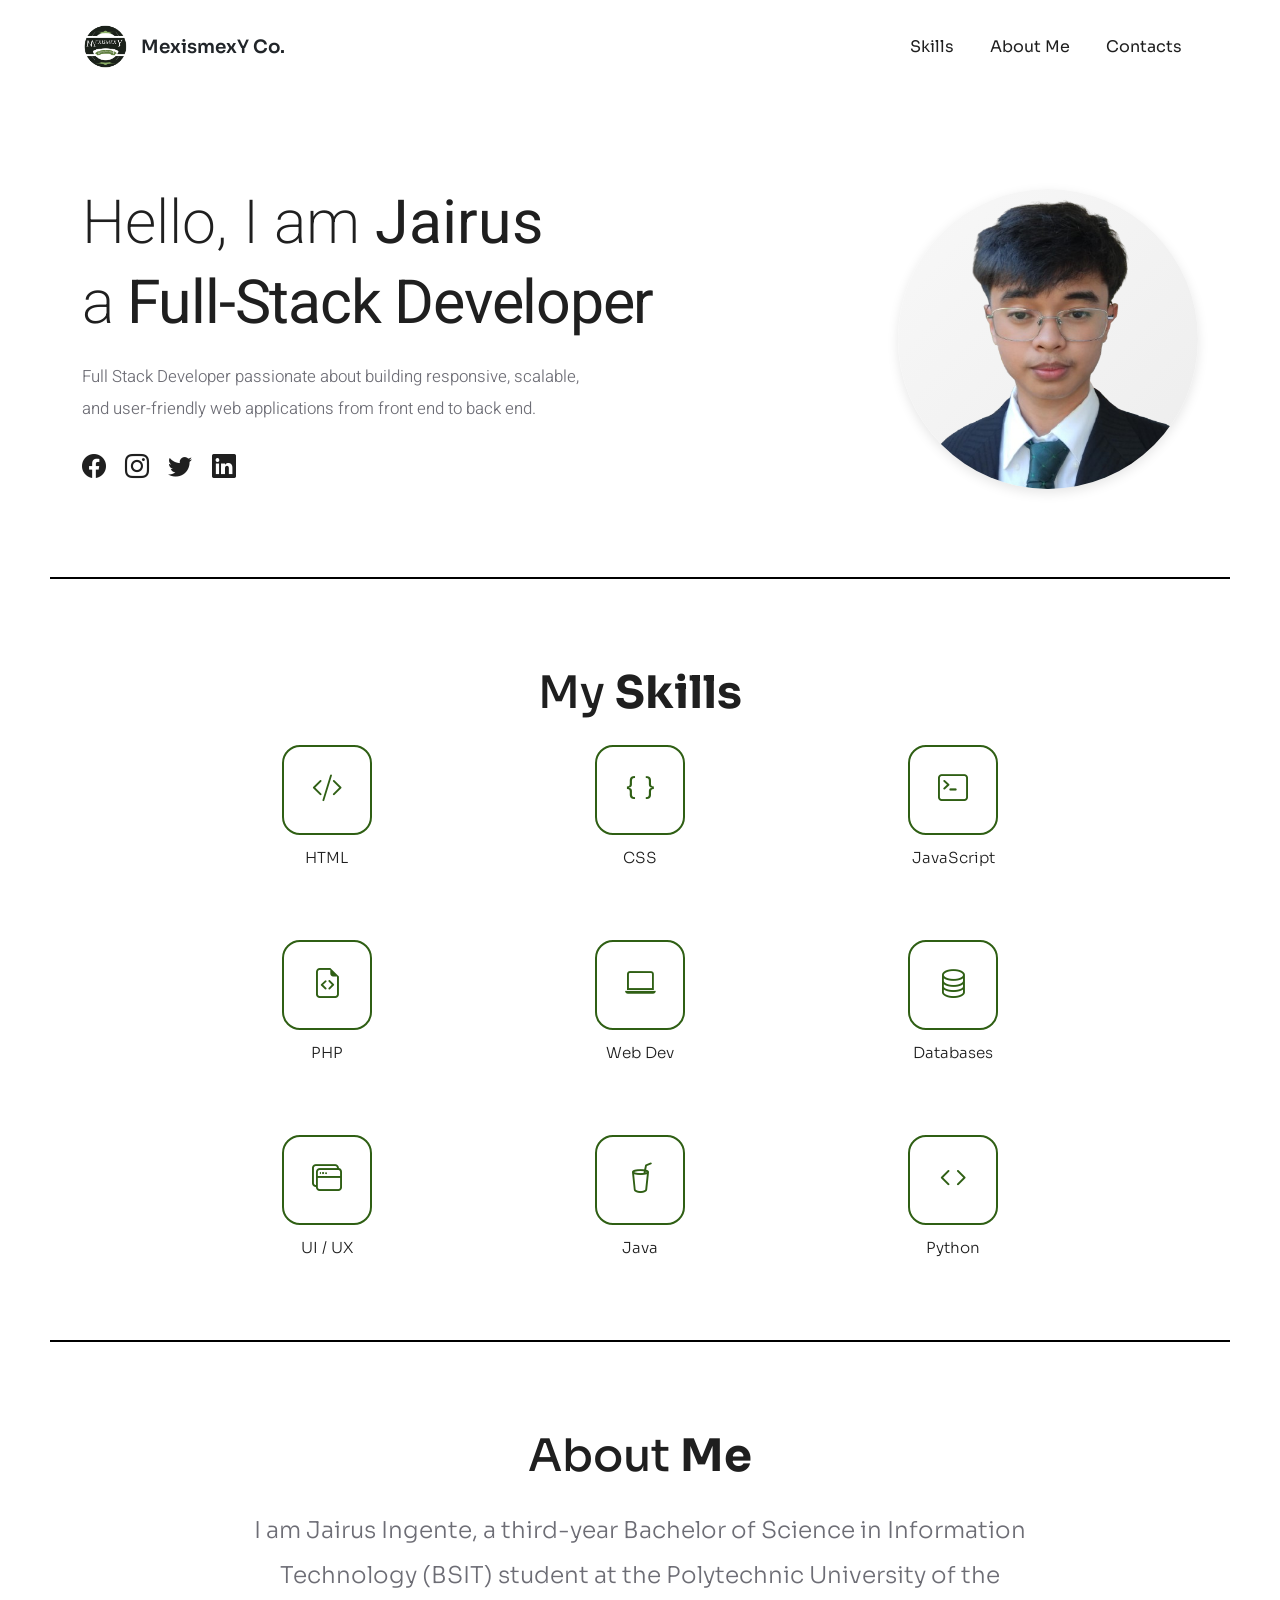
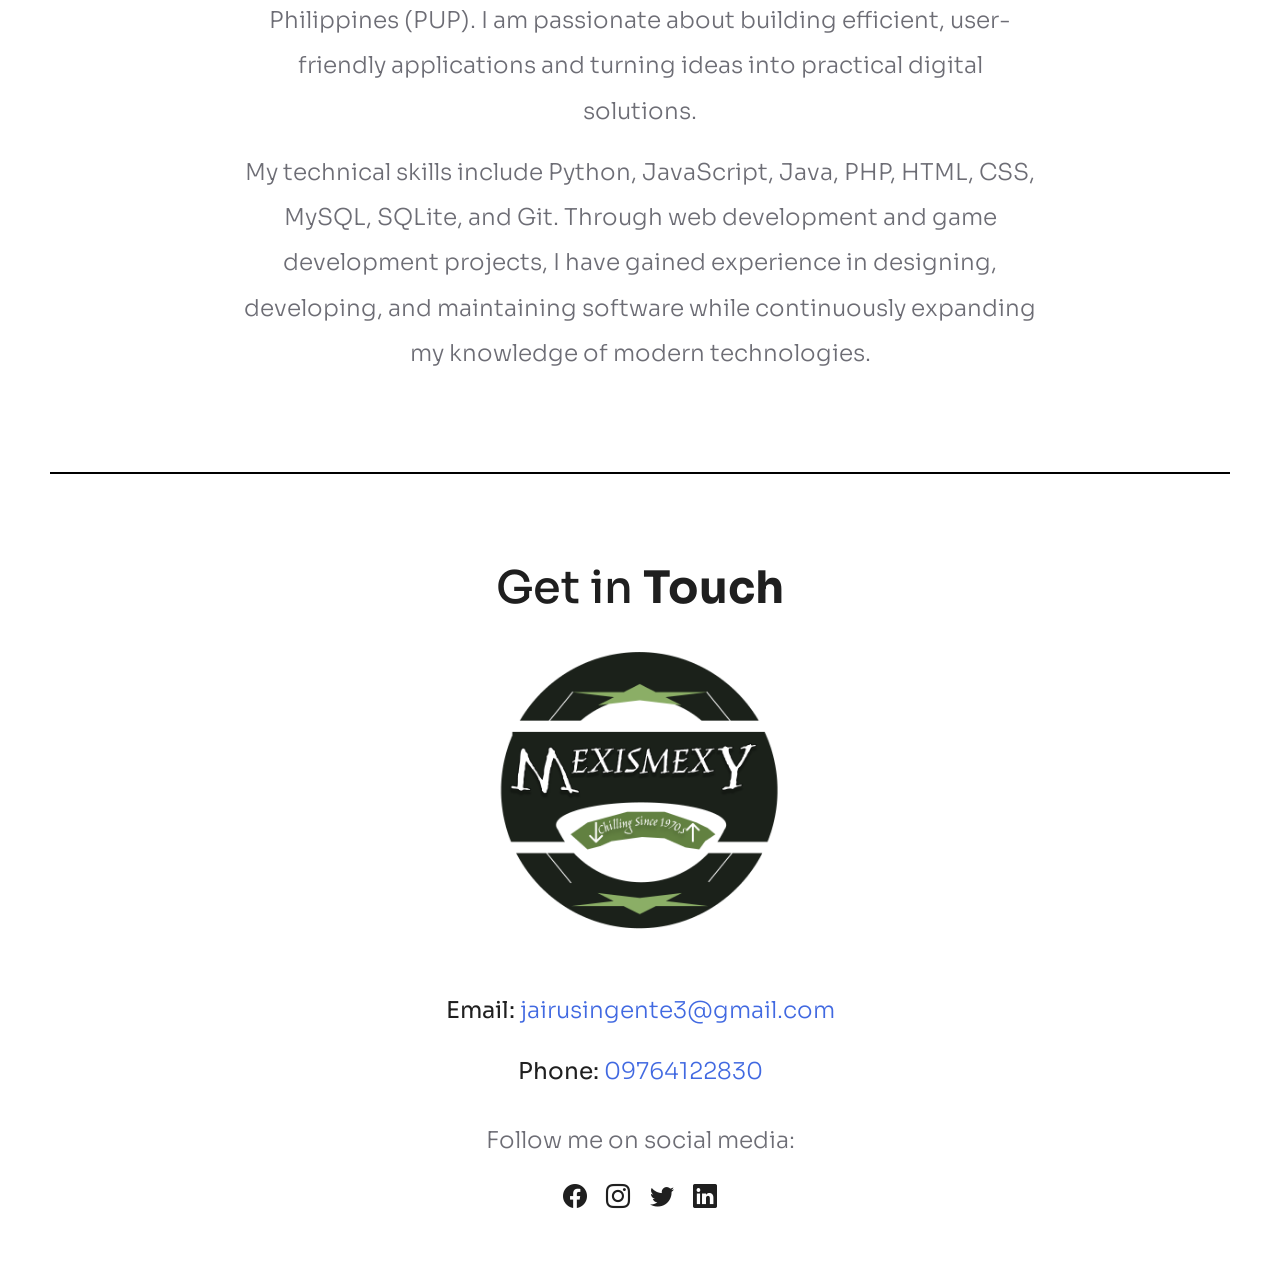
==== index.html @ 98055d0f "Add files via upload" ====
<!DOCTYPE html>
<html lang="en">
  <head>
    <meta charset="UTF-8" />
    <meta name="viewport" content="width=device-width, initial-scale=1.0" />
    <title>Jairus Portfolio</title>
    <link rel="preconnect" href="https://fonts.googleapis.com" />
    <link rel="preconnect" href="https://fonts.gstatic.com" crossorigin />
    <link href="https://fonts.googleapis.com/css2?family=Heebo:wght@300;400;500;600;700;800&family=Sora:wght@200;300;400;500;600;700&display=swap" rel="stylesheet" />
    <link href="https://cdn.jsdelivr.net/npm/bootstrap@5.3.2/dist/css/bootstrap.min.css" rel="stylesheet" integrity="sha384-..." crossorigin="anonymous" />
    <link href="https://cdn.jsdelivr.net/npm/bootstrap-icons@1.11.0/font/bootstrap-icons.css" rel="stylesheet" />
    <link rel="stylesheet" href="style.css" />
  </head>
  <body>
    <header class="py-4">
      <nav class="container d-flex justify-content-between align-items-center">
        <a class="navbar-brand text-dark" href="#">
          <img src="images/logo.png" alt="MexismexY Logo">
          <span>MexismexY Co.</span>
        </a>
        <div class="nav-links">
          <a class="text-decoration-none mx-3" href="#skills">Skills</a>
          <a class="text-decoration-none mx-3" href="#about">About Me</a>
          <a class="text-decoration-none mx-3" href="#contact">Contacts</a>
        </div>
      </nav>
    </header>

    <main>
      <section class="container py-5">
        <div class="row align-items-center gy-5">
          <div class="col-lg-7">
            <p class="hero-intro mb-3"><span class="text-thin">Hello, I am</span> <span class="text-medium">Jairus</span></p>
            <h1 class="hero-title mb-4"><span class="text-thin">a</span> <span class="text-medium">Full-Stack Developer</span></h1>
            <p class="hero-subtitle mb-4">Full Stack Developer passionate about building responsive, scalable, and user-friendly web applications from front end to back end.</p>
            <div class="social-links d-flex align-items-center">
              <a href="#" aria-label="Facebook"><i class="bi bi-facebook"></i></a>
              <a href="#" aria-label="Instagram"><i class="bi bi-instagram"></i></a>
              <a href="#" aria-label="Twitter"><i class="bi bi-twitter"></i></a>
              <a href="#" aria-label="LinkedIn"><i class="bi bi-linkedin"></i></a>
            </div>
          </div>
          <div class="col-lg-5 d-flex justify-content-lg-end justify-content-center">
            <div class="profile-circle">
              <img src="images/profile.png" alt="Jairus Profile" class="profile-image" />
            </div>
          </div>
        </div>
      </section>

      <div class="section-rule"></div>

      <section id="skills" class="container text-center py-5">
        <h2 class="section-title mb-4">My <strong>Skills</strong></h2>
        <div class="row row-cols-2 row-cols-md-4 g-5 justify-content-center skills-list">
          <div class="col d-flex flex-column align-items-center">
            <div class="skill-icon"><i class="bi bi-code-slash"></i></div>
            <div class="skill-label">HTML</div>
          </div>
          <div class="col d-flex flex-column align-items-center">
            <div class="skill-icon"><i class="bi bi-braces"></i></div>
            <div class="skill-label">CSS</div>
          </div>
          <div class="col d-flex flex-column align-items-center">
            <div class="skill-icon"><i class="bi bi-terminal"></i></div>
            <div class="skill-label">JavaScript</div>
          </div>
          <div class="col d-flex flex-column align-items-center">
            <div class="skill-icon"><i class="bi bi-file-earmark-code"></i></div>
            <div class="skill-label">PHP</div>
          </div>
          <div class="col d-flex flex-column align-items-center">
            <div class="skill-icon"><i class="bi bi-laptop"></i></div>
            <div class="skill-label">Web Dev</div>
          </div>
          <div class="col d-flex flex-column align-items-center">
            <div class="skill-icon"><i class="bi bi-database"></i></div>
            <div class="skill-label">Databases</div>
          </div>
          <div class="col d-flex flex-column align-items-center">
            <div class="skill-icon"><i class="bi bi-window-stack"></i></div>
            <div class="skill-label">UI / UX</div>
          </div>
          <div class="col d-flex flex-column align-items-center">
            <div class="skill-icon"><i class="bi bi-cup-straw"></i></div>
            <div class="skill-label">Java</div>
          </div>
          <div class="col d-flex flex-column align-items-center">
            <div class="skill-icon"><i class="bi bi-code"></i></div>
            <div class="skill-label">Python</div>
          </div>
        </div>
      </section>

      <div class="section-divider"></div>

      <section id="about" class="container py-5">
        <h2 class="section-title text-center mb-4">About <strong>Me</strong></h2>
        <p class="about-text mx-auto text-center text-block">I am Jairus Ingente, a third-year Bachelor of Science in Information Technology (BSIT) student at the Polytechnic University of the Philippines (PUP). I am passionate about building efficient, user-friendly applications and turning ideas into practical digital solutions.</p>
        <p class="about-text mx-auto text-center text-block">My technical skills include Python, JavaScript, Java, PHP, HTML, CSS, MySQL, SQLite, and Git. Through web development and game development projects, I have gained experience in designing, developing, and maintaining software while continuously expanding my knowledge of modern technologies.</p>
      </section>

      <div class="section-divider"></div>

      <section id="contact" class="container py-5">
        <h2 class="section-title text-center mb-4">Get in <strong>Touch</strong></h2>
        <div class="text-center mb-4">
          <img src="images/logo.png" alt="MexismexY Logo" class="contact-logo mb-4">
        </div>
        <div class="text-center">
          <p class="about-text mb-3">
            <strong class="contact-label">Email:</strong> <a class="contact-link" href="mailto:jairusingente3@gmail.com">jairusingente3@gmail.com</a>
          </p>
          <p class="about-text mb-4">
            <strong class="contact-label">Phone:</strong> <a class="contact-link" href="tel:09764122830">09764122830</a>
          </p>
          <p class="about-text mb-3">Follow me on social media:</p>
          <div class="social-links d-flex align-items-center justify-content-center">
            <a href="#" aria-label="Facebook"><i class="bi bi-facebook"></i></a>
            <a href="#" aria-label="Instagram"><i class="bi bi-instagram"></i></a>
            <a href="#" aria-label="Twitter"><i class="bi bi-twitter"></i></a>
            <a href="#" aria-label="LinkedIn"><i class="bi bi-linkedin"></i></a>
          </div>
        </div>
      </section>
    </main>

    <script src="https://cdn.jsdelivr.net/npm/bootstrap@5.3.2/dist/js/bootstrap.bundle.min.js" integrity="sha384-..." crossorigin="anonymous"></script>
  </body>
</html>
---- style.css ----
body {
  font-family: 'Sora', sans-serif;
  font-weight: 300;
  background-color: #ffffff;
  color: #1f1f1f;
}

header {
  padding-bottom: 5rem;
  margin-bottom: 2rem;
}

main {
  padding-top: 1rem;
}

.navbar-brand {
  font-weight: 600;
  font-size: 1.15rem;
  display: flex;
  align-items: center;
  gap: 0.75rem;
}

.navbar-brand img {
  height: 45px;
}

.navbar-brand span {
  white-space: nowrap;
}

.nav-links a {
  font-weight: 400;
  font-size: 1rem;
  color: #1f1f1f;
}

.nav-links a:hover {
  text-decoration: none;
  color: #000000;
}

.section-title {
  font-size: 2.8rem;
  font-weight: 500;
}

.section-title strong {
  font-weight: 700;
}

.hero-intro,
.hero-title,
.hero-subtitle {
  font-family: 'Heebo', sans-serif;
  color: #1f1f1f;
}

.hero-intro {
  font-size: 3.8rem;
  line-height: 1.05;
  font-weight: 200;
  margin-bottom: 0;
}

.hero-title {
  font-size: 3.8rem;
  line-height: 1.05;
  font-weight: 200;
  letter-spacing: -0.02em;
  margin-bottom: 0.5rem;
  margin-top: 0;
}

.hero-subtitle {
  max-width: 520px;
  font-size: 1.05rem;
  line-height: 1.9;
  font-weight: 300;
  color: #6d6d75;
  margin-bottom: 1rem;
}

.text-thin {
  font-weight: 200;
}

.text-medium {
  font-weight: 400;
}

.about-text {
  font-size: 1.45rem;
  line-height: 1.95;
  font-weight: 300;
  color: #6d6d75;
}

.text-block {
  max-width: 800px;
}

.contact-link {
  color: #4169e1;
  text-decoration: none;
}

.contact-link:hover {
  text-decoration: underline;
}

.contact-label {
  color: #1f1f1f;
}

.section-rule,
.section-divider {
  height: 2px;
  background-color: #000000;
  margin: 2.5rem auto;
  width: calc(100% - 100px);
  max-width: 1300px;
}

.section-rule {
  margin-top: 2.5rem;
}

.section-divider {
  margin-top: 2rem;
}

.profile-circle {
  width: 300px;
  height: 300px;
  border-radius: 50%;
  display: flex;
  align-items: center;
  justify-content: center;
  background: linear-gradient(135deg, #f8f8f8 0%, #ededed 100%);
  box-shadow: 0 4px 12px rgba(0, 0, 0, 0.1);
  overflow: hidden;
}

.profile-image {
  width: 100%;
  height: 100%;
  object-fit: cover;
}

.skills-list {
  gap: 1.4rem;
}

.skills-list .skill-icon {
  width: 90px;
  height: 90px;
  border: 2px solid #2f5f14;
  border-radius: 18px;
  display: grid;
  place-items: center;
  color: #2f5f14;
  font-size: 1.9rem;
}

.skills-list .skill-label {
  margin-top: 0.75rem;
  font-size: 0.95rem;
  font-weight: 300;
  color: #1f1f1f;
}

.contact-logo {
  height: 300px;
  width: auto;
}

.social-links a {
  color: #1f1f1f;
  font-size: 1.5rem;
  margin-right: 1.2rem;
  font-weight: 500;
}

.social-links a:last-child {
  margin-right: 0;
}
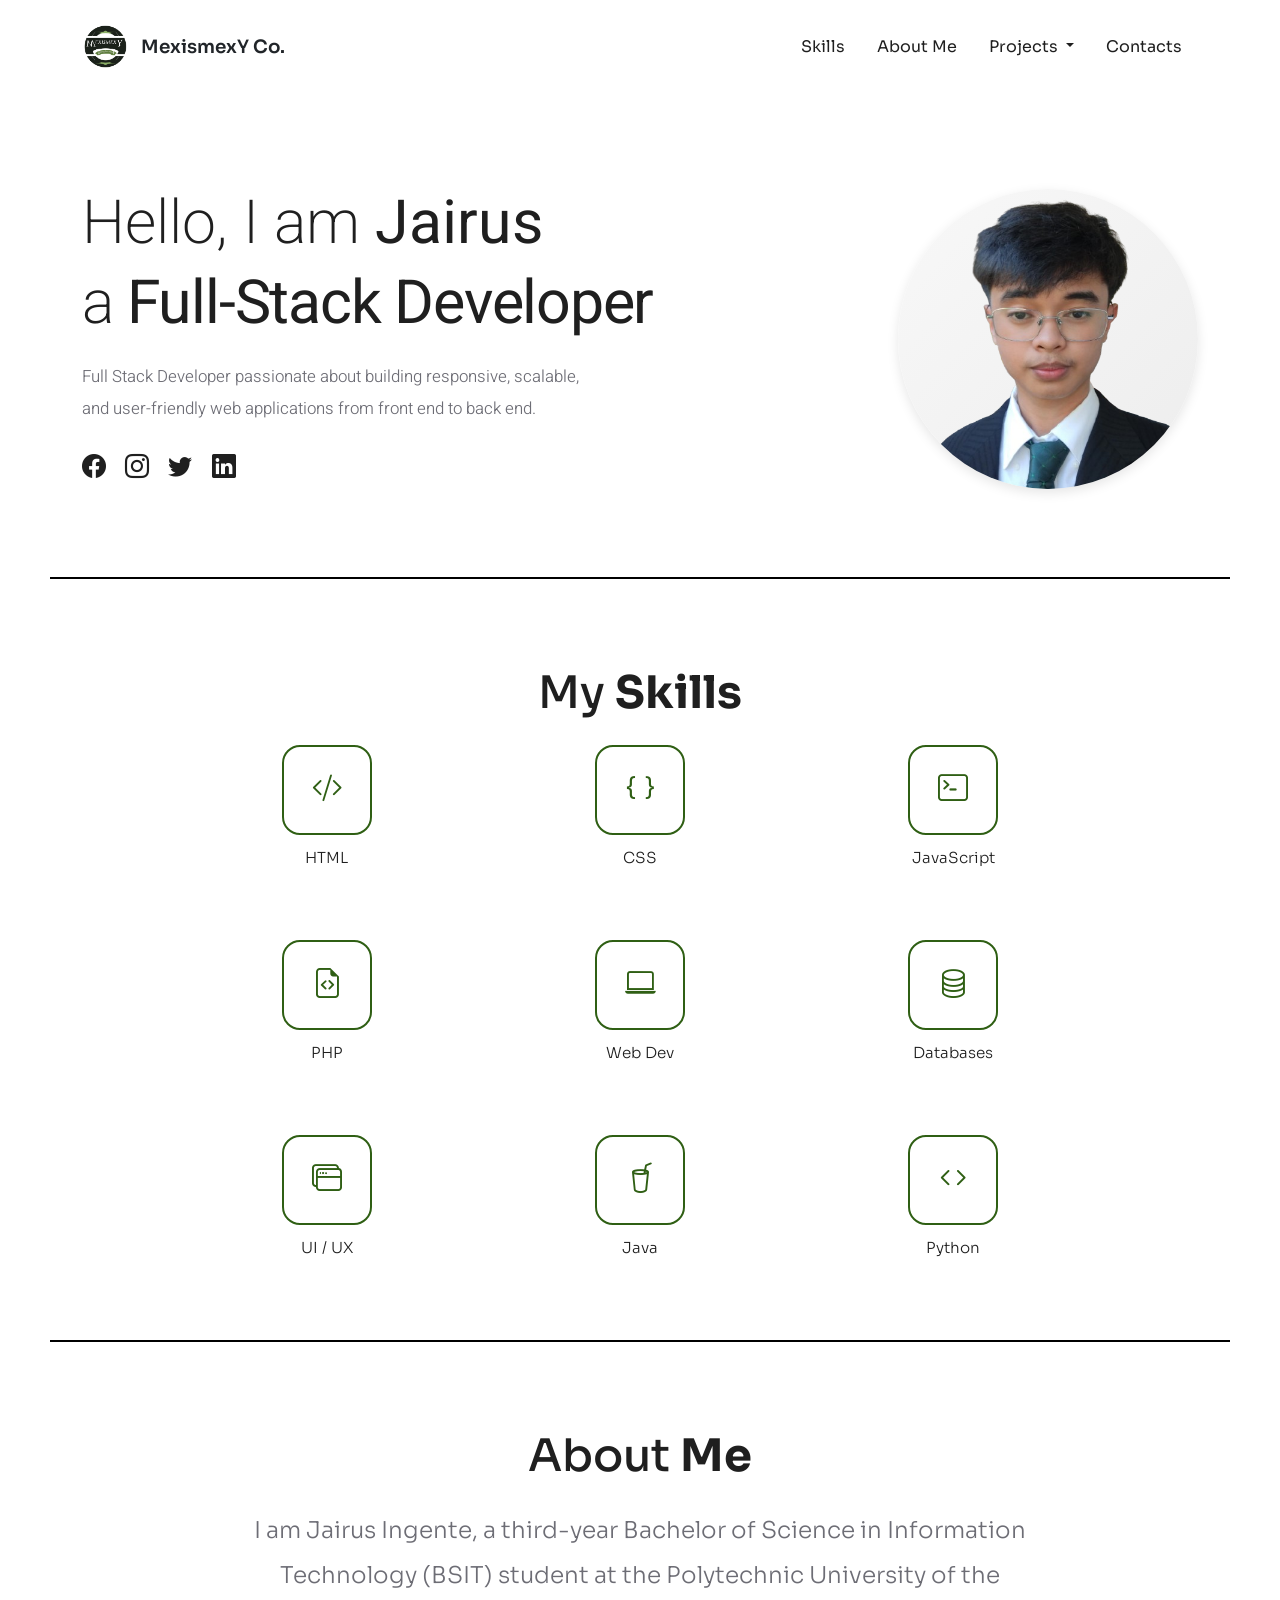
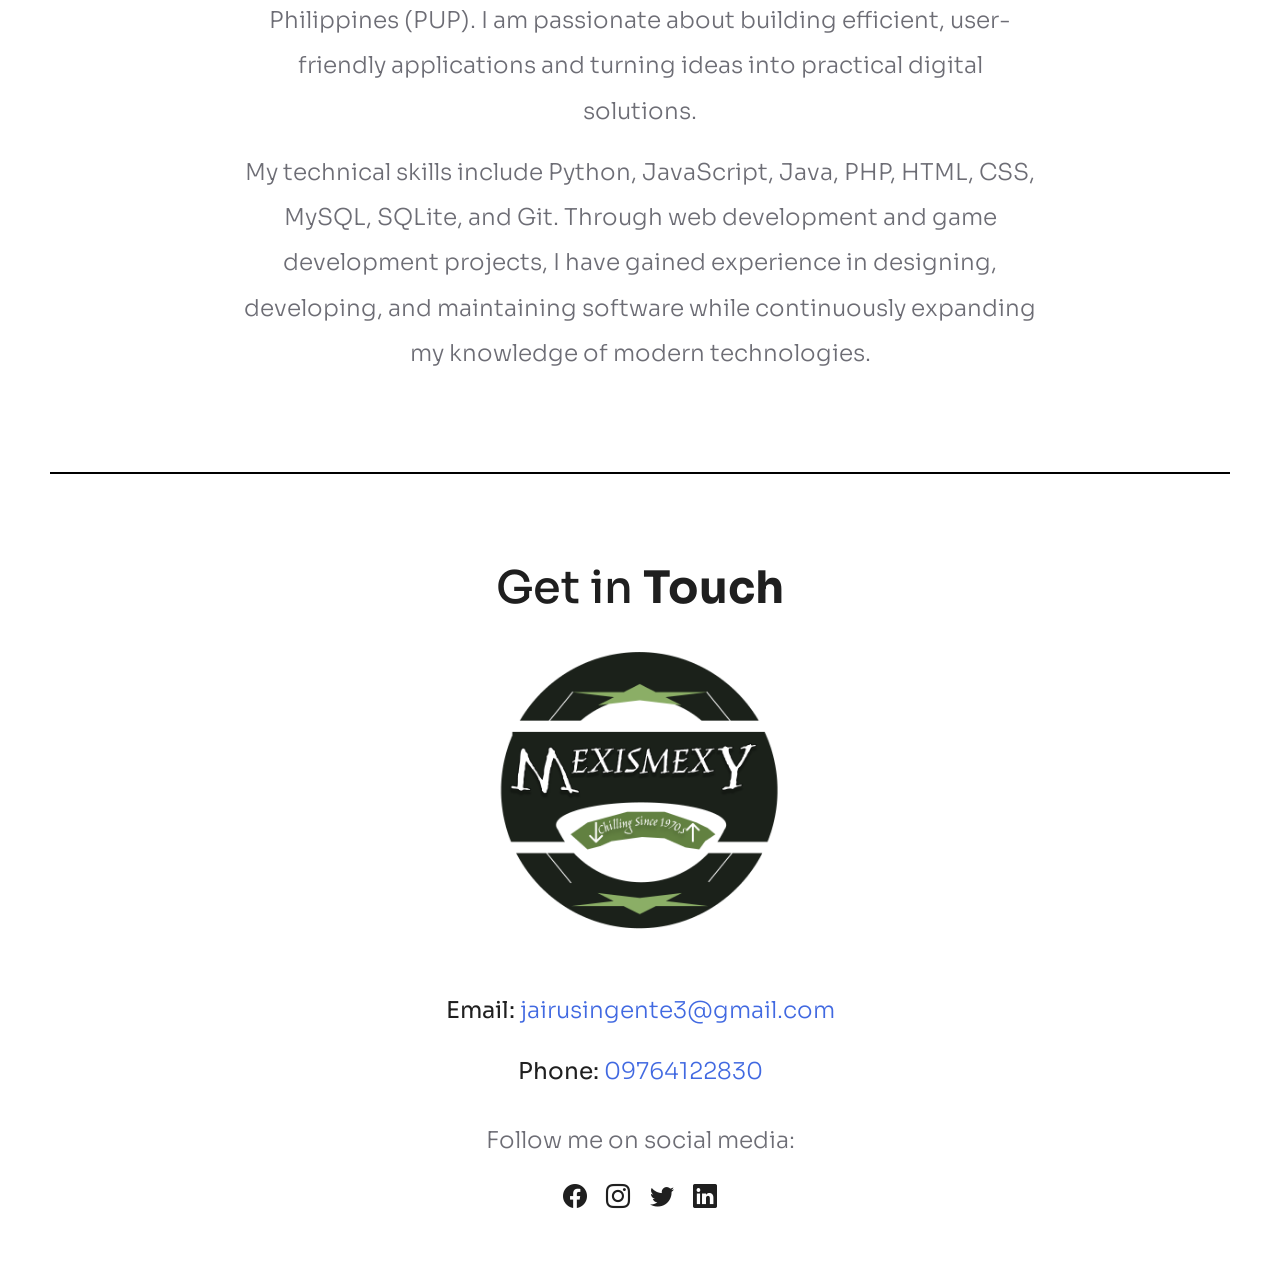
==== commit 0d7992ed: "portfolio updates" ====
--- a/index.html
+++ b/index.html
@@ -18,9 +18,17 @@
           <img src="images/logo.png" alt="MexismexY Logo">
           <span>MexismexY Co.</span>
         </a>
-        <div class="nav-links">
+        <div class="nav-links d-flex align-items-center">
           <a class="text-decoration-none mx-3" href="#skills">Skills</a>
           <a class="text-decoration-none mx-3" href="#about">About Me</a>
+          <div class="dropdown">
+            <a class="text-decoration-none mx-3 dropdown-toggle" href="#" role="button" data-bs-toggle="dropdown" aria-expanded="false">
+              Projects
+            </a>
+            <ul class="dropdown-menu">
+              <li><a class="dropdown-item" href="projects/web-dev.html">Web Dev</a></li>
+            </ul>
+          </div>
           <a class="text-decoration-none mx-3" href="#contact">Contacts</a>
         </div>
       </nav>
--- a/style.css
+++ b/style.css
@@ -41,6 +41,22 @@
   color: #000000;
 }
 
+.nav-links .dropdown-menu {
+  border: 1px solid #e5e5e5;
+  border-radius: 0.5rem;
+  box-shadow: 0 0.5rem 1rem rgba(0, 0, 0, 0.08);
+}
+
+.nav-links .dropdown-item {
+  font-size: 0.95rem;
+}
+
+.nav-links .dropdown-item:hover,
+.nav-links .dropdown-item:focus {
+  color: #000000;
+  background-color: #f5f5f5;
+}
+
 .section-title {
   font-size: 2.8rem;
   font-weight: 500;
@@ -48,6 +64,61 @@
 
 .section-title strong {
   font-weight: 700;
+}
+
+.project-grid {
+  display: grid;
+  grid-template-columns: repeat(auto-fit, minmax(280px, 1fr));
+  max-width: 1000px;
+  margin: 0 auto;
+  gap: 2rem;
+}
+
+.project-card {
+  border: 1px solid #e5e5e5;
+  border-radius: 0.75rem;
+  background-color: #ffffff;
+  box-shadow: 0 0.5rem 1.5rem rgba(0, 0, 0, 0.08);
+  overflow: hidden;
+}
+
+.project-card > img {
+  display: block;
+  width: 100%;
+  height: 260px;
+  object-fit: cover;
+}
+
+.project-card-body {
+  padding: 1.5rem;
+}
+
+.project-card h2,
+.project-card p {
+  margin-top: 0;
+}
+
+.project-card h2 {
+  margin-bottom: 0.75rem;
+  font-size: 1.35rem;
+  font-weight: 600;
+}
+
+.project-card p {
+  min-height: 3.5rem;
+  margin-bottom: 1.25rem;
+  color: #6d6d75;
+  line-height: 1.7;
+}
+
+.project-link {
+  color: #4169e1;
+  font-weight: 500;
+  text-decoration: none;
+}
+
+.project-link:hover {
+  text-decoration: underline;
 }
 
 .hero-intro,
